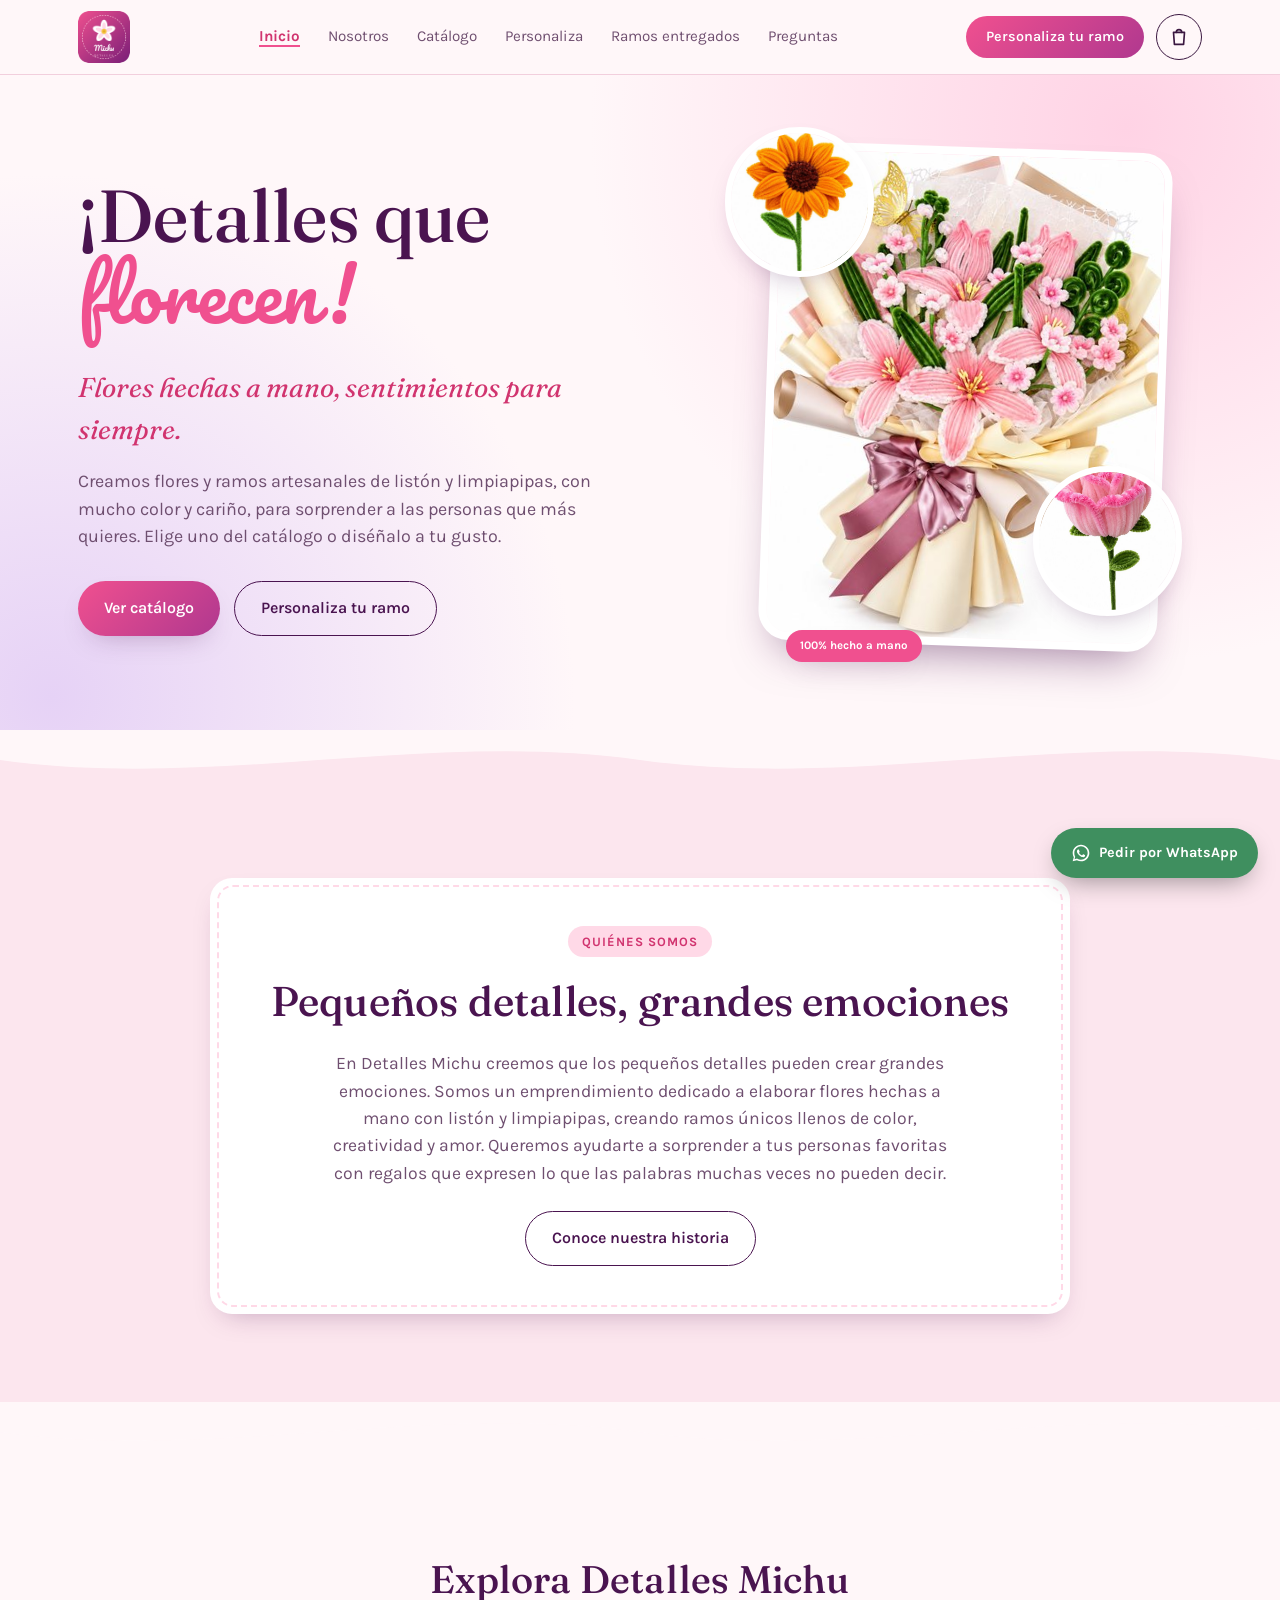
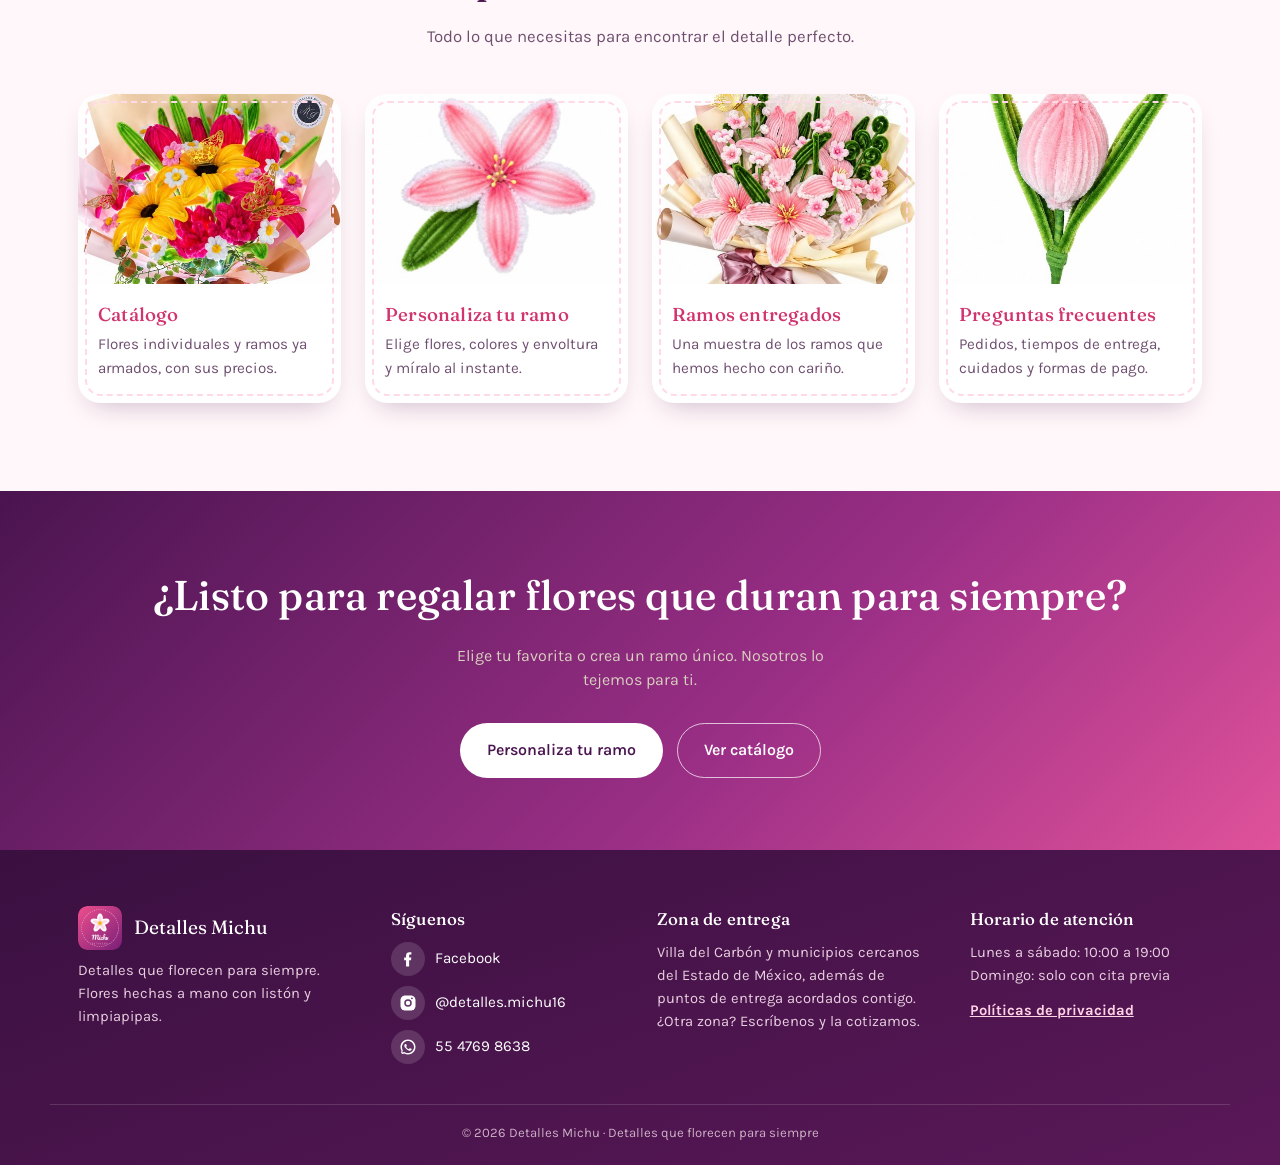
==== index.html @ 6b20503d "Tienda en línea Detalles Michu" ====
<!DOCTYPE html>
<html lang="es">
<head>
<meta charset="UTF-8">
<meta name="viewport" content="width=device-width, initial-scale=1.0, viewport-fit=cover">
<title>¡Detalles que florecen! — Detalles Michu</title>
<meta name="description" content="Flores hechas a mano, sentimientos para siempre. Ramos artesanales de listón y limpiapipas.">
<meta name="theme-color" content="#FFF7F9">
<link rel="preconnect" href="https://fonts.googleapis.com">
<link href="https://fonts.googleapis.com/css2?family=Fraunces:ital,opsz,wght@0,9..144,400;0,9..144,500;0,9..144,600;1,9..144,500&family=Karla:wght@400;500;600;700&family=Pacifico&display=swap" rel="stylesheet">
<link rel="icon" type="image/png" href="img/logo.png">
<link rel="stylesheet" href="css/styles.css?v=4">
</head>
<body>
<nav class="nav">
  <div class="wrap">
    <a href="index.html" class="brand"><img src="img/logo.png" alt="Detalles Michu — Ameli González" class="brand-logo"></a>
    <ul class="nav-links">
      <li><a href="index.html">Inicio</a></li>
      <li><a href="nosotros.html">Nosotros</a></li>
      <li><a href="catalogo.html">Catálogo</a></li>
      <li><a href="personaliza.html">Personaliza</a></li>
      <li><a href="galeria.html">Ramos entregados</a></li>
      <li><a href="preguntas.html">Preguntas</a></li>
    </ul>
    <div class="nav-right">
      <a href="personaliza.html" class="nav-cta">Personaliza tu ramo</a>
      <button class="cart-btn" type="button" data-act="open-drawer" aria-label="Abrir carrito">
        <svg viewBox="0 0 24 24" fill="none" stroke="currentColor" stroke-width="1.8" stroke-linecap="round" stroke-linejoin="round"><path d="M6 7h12l-1 13H7L6 7z"/><path d="M9 7a3 3 0 0 1 6 0"/></svg>
        <span class="cart-badge" id="cartBadge" hidden>0</span>
      </button>
      <button class="nav-toggle" type="button" data-act="menu" aria-label="Menú" aria-expanded="false"><svg viewBox="0 0 24 24" fill="none" stroke="currentColor" stroke-width="2" stroke-linecap="round"><path d="M4 7h16M4 12h16M4 17h16"/></svg></button>
    </div>
  </div>
</nav>
<main id="site">
<header class="hero" id="inicio">
  <div class="wrap">
    <div class="hero-copy">
      <h1>¡Detalles que <span class="script">florecen!</span></h1>
      <p class="hero-sub">Flores hechas a mano, sentimientos para siempre.</p>
      <p class="lead">Creamos flores y ramos artesanales de listón y limpiapipas, con mucho color y cariño, para sorprender a las personas que más quieres. Elige uno del catálogo o diséñalo a tu gusto.</p>
      <div class="hero-actions">
        <a href="catalogo.html" class="btn btn-primary">Ver catálogo</a>
        <a href="personaliza.html" class="btn btn-secondary">Personaliza tu ramo</a>
      </div>
    </div>
    <div class="hero-art">
      <div class="collage">
        <img class="collage-main" data-photo="ramo_sandra" src="img/catalogo/ramo_sandra.jpg" alt="Ramo Sandra, hecho a mano por Detalles Michu">
        <img class="disc disc-a" data-photo="girasol" src="img/catalogo/girasol.jpg" alt="Girasol de limpiapipas">
        <img class="disc disc-b" data-photo="rosa" src="img/catalogo/rosa.jpg" alt="Rosa de limpiapipas">
        <span class="hero-photo-tag">100% hecho a mano</span>
      </div>
    </div>
  </div>
</header>
<div class="divider"><svg viewBox="0 0 1440 60" preserveAspectRatio="none"><path d="M0,30 C 240,60 480,0 720,30 C 960,60 1200,0 1440,30 L1440,60 L0,60 Z" fill="#FCE6EE"></path></svg></div>
<section class="about-bg" id="quienes-somos">
  <div class="wrap">
    <div class="about-big stamp">
      <span class="eyebrow">Quiénes somos</span>
      <h2>Pequeños detalles, grandes emociones</h2>
      <p>En Detalles Michu creemos que los pequeños detalles pueden crear grandes emociones. Somos un emprendimiento dedicado a elaborar flores hechas a mano con listón y limpiapipas, creando ramos únicos llenos de color, creatividad y amor. Queremos ayudarte a sorprender a tus personas favoritas con regalos que expresen lo que las palabras muchas veces no pueden decir.</p>
      <a href="nosotros.html" class="btn btn-secondary">Conoce nuestra historia</a>
    </div>
  </div>
</section>
<div class="divider"><svg viewBox="0 0 1440 60" preserveAspectRatio="none"><path d="M0,30 C 240,60 480,0 720,30 C 960,60 1200,0 1440,30 L1440,60 L0,60 Z" fill="#FFF7F9"></path></svg></div>
<section>
  <div class="wrap">
    <div class="section-head center" style="margin-left:auto;margin-right:auto"><h2>Explora Detalles Michu</h2><p>Todo lo que necesitas para encontrar el detalle perfecto.</p></div>
    <div class="explore">
      <a class="xcard stamp" href="catalogo.html"><img data-photo="ramo_mel" src="img/catalogo/ramo_mel.jpg" alt="" loading="lazy"><div><h3>Catálogo</h3><p>Flores individuales y ramos ya armados, con sus precios.</p></div></a>
      <a class="xcard stamp" href="personaliza.html"><img data-photo="lili" src="img/catalogo/lili.jpg" alt="" loading="lazy"><div><h3>Personaliza tu ramo</h3><p>Elige flores, colores y envoltura y míralo al instante.</p></div></a>
      <a class="xcard stamp" href="galeria.html"><img src="img/ramo-3.jpg" alt="" loading="lazy"><div><h3>Ramos entregados</h3><p>Una muestra de los ramos que hemos hecho con cariño.</p></div></a>
      <a class="xcard stamp" href="preguntas.html"><img data-photo="tulipan" src="img/catalogo/tulipan.jpg" alt="" loading="lazy"><div><h3>Preguntas frecuentes</h3><p>Pedidos, tiempos de entrega, cuidados y formas de pago.</p></div></a>
    </div>
  </div>
</section>
<section class="cta-band"><div class="wrap"><h2>¿Listo para regalar flores que duran para siempre?</h2><p>Elige tu favorita o crea un ramo único. Nosotros lo tejemos para ti.</p>
  <div class="hero-actions"><a href="personaliza.html" class="btn btn-light">Personaliza tu ramo</a><a href="catalogo.html" class="btn btn-outline-light">Ver catálogo</a></div></div></section>
</main>
<section class="screen" id="screen" hidden></section>

<footer class="site-footer">
  <div class="wrap foot-grid">
    <div class="foot-col foot-brand">
      <div class="brand-foot"><img src="img/logo.png" alt="Detalles Michu — Ameli González" class="footer-logo">Detalles Michu</div>
      <p>Detalles que florecen para siempre. Flores hechas a mano con listón y limpiapipas.</p>
    </div>
    <div class="foot-col">
      <h4>Síguenos</h4>
      <div class="social">
        <a href="https://www.facebook.com/share/1CAtvudsuW/" target="_blank" rel="noopener" aria-label="Facebook de Detalles Michu"><svg viewBox="0 0 24 24" fill="currentColor"><path d="M13.5 22v-8.5H16l.4-3.5h-2.9V7.8c0-1 .3-1.7 1.8-1.7H16.5V3.1C16.1 3 15 2.9 13.8 2.9c-2.6 0-4.4 1.6-4.4 4.5v2.6H6.9v3.5h2.5V22h4.1z"/></svg><span>Facebook</span></a>
        <a href="https://www.instagram.com/detalles.michu16" target="_blank" rel="noopener" aria-label="Instagram de Detalles Michu"><svg viewBox="0 0 24 24" fill="currentColor"><path d="M7.5 2C4.5 2 2 4.5 2 7.5v9C2 19.5 4.5 22 7.5 22h9c3 0 5.5-2.5 5.5-5.5v-9C22 4.5 19.5 2 16.5 2h-9zm9.75 2.5a1.25 1.25 0 1 1 0 2.5 1.25 1.25 0 0 1 0-2.5zM12 7a5 5 0 1 1 0 10 5 5 0 0 1 0-10zm0 2a3 3 0 1 0 0 6 3 3 0 0 0 0-6z"/></svg><span>@detalles.michu16</span></a>
        <a href="https://wa.me/525547698638" target="_blank" rel="noopener" aria-label="WhatsApp de Detalles Michu"><svg viewBox="0 0 24 24" fill="currentColor"><path d="M12 2C6.48 2 2 6.48 2 12c0 1.85.5 3.58 1.36 5.07L2 22l5.09-1.33A9.94 9.94 0 0 0 12 22c5.52 0 10-4.48 10-10S17.52 2 12 2zm0 18c-1.6 0-3.1-.42-4.4-1.16l-.32-.18-3.02.79.8-2.94-.2-.3A7.94 7.94 0 0 1 4 12c0-4.41 3.59-8 8-8s8 3.59 8 8-3.59 8-8 8zm4.4-5.6c-.24-.12-1.42-.7-1.64-.78-.22-.08-.38-.12-.54.12-.16.24-.62.78-.76.94-.14.16-.28.18-.52.06-.24-.12-1.02-.38-1.94-1.2-.72-.64-1.2-1.44-1.34-1.68-.14-.24-.02-.37.1-.49.11-.11.24-.28.36-.42.12-.14.16-.24.24-.4.08-.16.04-.3-.02-.42-.06-.12-.54-1.3-.74-1.78-.2-.47-.4-.4-.54-.41h-.46c-.16 0-.42.06-.64.3-.22.24-.84.82-.84 2s.86 2.32.98 2.48c.12.16 1.7 2.6 4.12 3.64.58.25 1.02.4 1.38.51.58.18 1.1.16 1.52.1.46-.07 1.42-.58 1.62-1.14.2-.56.2-1.04.14-1.14-.06-.1-.22-.16-.46-.28z"/></svg><span>55 4769 8638</span></a>
      </div>
    </div>
    <div class="foot-col">
      <h4>Zona de entrega</h4>
      <p>Villa del Carbón y municipios cercanos del Estado de México, además de puntos de entrega acordados contigo. ¿Otra zona? Escríbenos y la cotizamos.</p>
    </div>
    <div class="foot-col">
      <h4>Horario de atención</h4>
      <p>Lunes a sábado: 10:00 a 19:00<br>Domingo: solo con cita previa</p>
      <p class="foot-links"><a href="privacidad.html">Políticas de privacidad</a></p>
    </div>
  </div>
  <div class="wrap foot-bottom">© <span id="year"></span> Detalles Michu · Detalles que florecen para siempre</div>
</footer>

<a class="float-wa" id="floatWa" href="https://wa.me/525547698638?text=Hola%2C%20quisiera%20informaci%C3%B3n%20sobre%20sus%20flores." target="_blank" rel="noopener">
  <svg viewBox="0 0 24 24" fill="currentColor"><path d="M12 2C6.48 2 2 6.48 2 12c0 1.85.5 3.58 1.36 5.07L2 22l5.09-1.33A9.94 9.94 0 0 0 12 22c5.52 0 10-4.48 10-10S17.52 2 12 2zm0 18c-1.6 0-3.1-.42-4.4-1.16l-.32-.18-3.02.79.8-2.94-.2-.3A7.94 7.94 0 0 1 4 12c0-4.41 3.59-8 8-8s8 3.59 8 8-3.59 8-8 8zm4.4-5.6c-.24-.12-1.42-.7-1.64-.78-.22-.08-.38-.12-.54.12-.16.24-.62.78-.76.94-.14.16-.28.18-.52.06-.24-.12-1.02-.38-1.94-1.2-.72-.64-1.2-1.44-1.34-1.68-.14-.24-.02-.37.1-.49.11-.11.24-.28.36-.42.12-.14.16-.24.24-.4.08-.16.04-.3-.02-.42-.06-.12-.54-1.3-.74-1.78-.2-.47-.4-.4-.54-.41h-.46c-.16 0-.42.06-.64.3-.22.24-.84.82-.84 2s.86 2.32.98 2.48c.12.16 1.7 2.6 4.12 3.64.58.25 1.02.4 1.38.51.58.18 1.1.16 1.52.1.46-.07 1.42-.58 1.62-1.14.2-.56.2-1.04.14-1.14-.06-.1-.22-.16-.46-.28z"/></svg><span>Pedir por WhatsApp</span>
</a>

<!-- ============ TIENDA: modal de producto, carrito lateral, aviso ============ -->
<div class="modal" id="pm" hidden role="dialog" aria-modal="true" aria-labelledby="pmTitle">
  <div class="modal-card">
    <button class="modal-x" type="button" data-act="pm-close" aria-label="Cerrar">×</button>
    <div class="modal-media" id="pmMedia"></div>
    <div class="modal-body">
      <span class="pm-tag" id="pmTag"></span>
      <h2 id="pmTitle"></h2>
      <div class="pm-price" id="pmPrice"></div>
      <p id="pmDesc"></p>
      <dl class="specs" id="pmSpecs"></dl>
      <div class="field"><label>Color: <strong id="pmColorName"></strong></label><div class="sw-row" id="pmSw"></div></div>
      <p class="pm-note">La foto es de referencia: elige el color que quieras y lo tejemos para ti. Cuidado: límpiala con una brocha suave y evita la humedad.</p>
      <div class="pm-buy">
        <div class="qty-control">
          <button type="button" class="qty-btn" data-act="pm-dec" aria-label="Reducir cantidad">−</button>
          <span class="qty-value" id="pmQty">1</span>
          <button type="button" class="qty-btn" data-act="pm-inc" aria-label="Aumentar cantidad">+</button>
        </div>
        <button class="btn btn-primary" data-act="pm-add" type="button">Agregar al carrito · <span id="pmAddTotal"></span></button>
      </div>
      <button class="link-btn" data-act="pm-ramo" type="button">o sumarla a mi ramo personalizado →</button>
    </div>
  </div>
</div>
<div class="scrim" id="scrim" hidden data-act="close-drawer"></div>
<aside class="drawer" id="drawer" aria-hidden="true" aria-label="Carrito de compras">
  <div class="drawer-head"><h3>Tu carrito</h3><button id="drawerClose" class="modal-x static" type="button" data-act="close-drawer" aria-label="Cerrar carrito">×</button></div>
  <div class="drawer-body" id="drawerBody"></div>
  <div class="drawer-foot" id="drawerFoot" hidden>
    <div class="summary-row" style="border:none;padding:0"><span>Subtotal</span><strong id="drawerSub"></strong></div>
    <p class="ship-note" id="drawerShip"></p>
    <button class="btn btn-primary btn-block" data-act="checkout" type="button">Ir a pagar</button>
    <button class="btn btn-secondary btn-block" data-act="cart" type="button" style="margin-top:10px">Ver carrito completo</button>
  </div>
</aside>
<div class="toast" id="toast" role="status" aria-live="polite"></div>

<script src="js/app.js?v=4" defer></script>
</body>
</html>
---- css/styles.css ----
:root{
  --paper:#F8F2E7;
  --paper-dark:#EDE1CB;
  --ink:#3B2A2E;
  --ink-soft:#6B5A5A;
  --sage:#7C9473;
  --sage-dark:#5C7452;
  --rose:#D98A9B;
  --rose-dark:#C06B7E;
  --amber:#CE9A44;
  --lavender:#B79FCB;
  --cream-card:#FFFDF8;
  --line:#E0D2B8;
  --brand-black:#141414;
  --brand-black-soft:#2A2A2A;
  --font-display:'Fraunces', serif;
  --font-body:'Karla', sans-serif;
  --radius:14px;
  --shadow:0 8px 24px -12px rgba(59,42,46,0.25);
}
*{box-sizing:border-box;}
html{scroll-behavior:smooth;}
body{
  margin:0;
  font-family:var(--font-body);
  background:var(--paper);
  color:var(--ink);
  line-height:1.55;
  -webkit-font-smoothing:antialiased;
}
h1,h2,h3,h4{
  font-family:var(--font-display);
  font-weight:500;
  margin:0 0 .4em 0;
  color:var(--ink);
  letter-spacing:.2px;
}
p{margin:0 0 1em 0;}
a{color:inherit;}
button{font-family:var(--font-body);cursor:pointer;}
img{max-width:100%;display:block;}
.wrap{max-width:1180px;margin:0 auto;padding:0 28px;}
section{padding:88px 0;}
@media(max-width:720px){section{padding:56px 0;} .wrap{padding:0 20px;}}

/* focus visibility */
a:focus-visible,button:focus-visible,select:focus-visible,input:focus-visible{
  outline:2px solid var(--sage-dark);
  outline-offset:2px;
}
@media (prefers-reduced-motion: reduce){
  *{animation:none !important; transition:none !important;}
}

/* ---------- NAV ---------- */
.nav{
  position:sticky; top:0; z-index:40;
  background:rgba(248,242,231,0.92);
  backdrop-filter:blur(6px);
  border-bottom:1px solid var(--line);
}
.nav .wrap{display:flex;align-items:center;justify-content:space-between;height:74px;}
.brand{display:flex;align-items:center;gap:10px;text-decoration:none;}
.brand-logo{width:52px;height:52px;border-radius:10px;display:block;}
.nav-links{display:flex;gap:28px;list-style:none;margin:0;padding:0;font-size:.95rem;}
.nav-links a{text-decoration:none;color:var(--ink-soft);transition:color .2s ease;}
.nav-links a:hover{color:var(--rose-dark);}
.nav-cta{
  background:var(--brand-black);color:#fff;border:none;border-radius:999px;
  padding:10px 20px;font-size:.9rem;font-weight:600;text-decoration:none;
  transition:background .18s ease;
}
.nav-cta:hover{background:var(--brand-black-soft);}
.nav-toggle{display:none;background:none;border:none;padding:8px;}
.nav-toggle svg{width:26px;height:26px;}
@media(max-width:820px){
  .nav-links{display:none;}
  .nav-toggle{display:block;}
}

/* ---------- HERO ---------- */
.hero{padding-top:64px;padding-bottom:40px;overflow:hidden;}
.hero .wrap{display:grid;grid-template-columns:1.05fr 0.95fr;gap:40px;align-items:center;}
@media(max-width:900px){.hero .wrap{grid-template-columns:1fr;} .hero{padding-top:40px;}}
.hero-eyebrow{color:var(--rose-dark);font-family:var(--font-display);font-style:italic;font-size:1.05rem;margin-bottom:10px;}
.hero h1{font-size:clamp(2.3rem,5vw,3.6rem);line-height:1.08;max-width:11.5ch;}
.hero p.lead{font-size:1.12rem;color:var(--ink-soft);max-width:44ch;margin-top:18px;}
.hero-actions{display:flex;gap:14px;flex-wrap:wrap;margin-top:30px;}
.btn{
  display:inline-flex;align-items:center;gap:8px;
  border-radius:999px;padding:14px 26px;font-size:1rem;font-weight:600;
  border:1.5px solid transparent;text-decoration:none;transition:transform .18s ease, box-shadow .18s ease;
}
.btn:hover{transform:translateY(-2px);}
.btn-primary{background:var(--brand-black);color:#fff;box-shadow:var(--shadow);}
.btn-primary:hover{background:var(--brand-black-soft);}
.btn-secondary{background:transparent;color:var(--ink);border-color:var(--ink);}
.btn-secondary:hover{background:var(--ink);color:var(--paper);}
.btn-whatsapp{background:#3f8f5f;color:#fff;}
.btn-whatsapp:hover{background:#357a51;}
.btn-block{width:100%;justify-content:center;}
.hero-art{position:relative;display:flex;justify-content:center;align-items:center;}
.hero-art svg{width:100%;max-width:420px;height:auto;}

/* ---------- DIVIDER ---------- */
.divider{line-height:0;}
.divider svg{width:100%;height:60px;display:block;}

/* ---------- SECTION HEADERS ---------- */
.section-head{max-width:56ch;margin-bottom:44px;}
.section-head h2{font-size:clamp(1.8rem,3vw,2.5rem);}
.section-head p{color:var(--ink-soft);font-size:1.05rem;}
.section-head.center{margin-left:auto;margin-right:auto;text-align:center;}

/* ---------- CATALOGO ---------- */
.catalog-bg{background:var(--paper-dark);}
.catalog-grid{
  display:grid;grid-template-columns:repeat(auto-fit,minmax(220px,1fr));gap:22px;
}
.flower-card{
  background:var(--cream-card);border-radius:var(--radius);padding:22px 20px 24px;
  box-shadow:var(--shadow);border:1px solid var(--line);
  display:flex;flex-direction:column;align-items:center;text-align:center;
  transition:transform .2s ease;
}
.flower-card:hover{transform:translateY(-4px);}
.flower-card .art{width:96px;height:96px;margin-bottom:10px;}
.flower-card h3{font-size:1.2rem;margin-bottom:4px;}
.flower-card .colors-line{color:var(--ink-soft);font-size:.88rem;margin-bottom:10px;}
.flower-card .price{font-family:var(--font-display);font-size:1.3rem;color:var(--rose-dark);margin-bottom:14px;}
.flower-card .swatches{display:flex;gap:6px;margin-bottom:14px;flex-wrap:wrap;justify-content:center;}
.swatch{width:16px;height:16px;border-radius:50%;border:1px solid rgba(0,0,0,0.15);}
.btn-add{
  background:none;border:1.5px solid var(--sage);color:var(--sage-dark);
  border-radius:999px;padding:9px 18px;font-weight:600;font-size:.9rem;
  transition:background .18s ease,color .18s ease;
}
.btn-add:hover{background:var(--sage);color:#fff;}

/* ---------- PERSONALIZADOR ---------- */
.builder-grid{display:grid;grid-template-columns:1.1fr 0.9fr;gap:36px;align-items:start;}
@media(max-width:900px){.builder-grid{grid-template-columns:1fr;}}
.panel{
  background:var(--cream-card);border:1px solid var(--line);border-radius:var(--radius);
  padding:26px 24px;box-shadow:var(--shadow);
}
.panel h3{font-size:1.15rem;margin-bottom:16px;}
.combo{
  border:1px dashed var(--line);border-radius:10px;padding:16px;margin-bottom:14px;
  display:grid;grid-template-columns:auto 1fr 1fr auto auto;gap:10px;align-items:end;
}
@media(max-width:640px){.combo{grid-template-columns:1fr 1fr;}}
@media(max-width:640px){.combo-thumb{display:none;}}
.field{display:flex;flex-direction:column;gap:5px;}
.field label{font-size:.78rem;color:var(--ink-soft);font-weight:600;}
select, input[type=text]{
  font-family:var(--font-body);font-size:.95rem;padding:10px 12px;
  border-radius:8px;border:1px solid var(--line);background:#fff;color:var(--ink);
}
.qty-control{display:flex;align-items:center;gap:8px;}
.qty-btn{
  width:32px;height:32px;border-radius:50%;border:1px solid var(--sage);
  background:#fff;color:var(--sage-dark);font-size:1.1rem;line-height:1;
  display:flex;align-items:center;justify-content:center;transition:background .15s ease;
}
.qty-btn:hover{background:var(--sage);color:#fff;}
.qty-value{min-width:22px;text-align:center;font-weight:700;}
.remove-combo{
  background:none;border:none;color:var(--rose-dark);font-size:.85rem;font-weight:600;
  align-self:center; padding:8px;
}
.remove-combo:hover{text-decoration:underline;}
.btn-ghost-add{
  background:none;border:1.5px dashed var(--sage);color:var(--sage-dark);
  border-radius:10px;padding:12px;width:100%;font-weight:600;font-size:.95rem;
  transition:background .18s ease;
}
.btn-ghost-add:hover{background:rgba(124,148,115,0.1);}

.wrap-options{display:grid;grid-template-columns:repeat(2,1fr);gap:10px;margin-top:6px;}
.wrap-option{
  border:1.5px solid var(--line);border-radius:10px;padding:12px;cursor:pointer;
  display:flex;align-items:center;gap:10px;font-size:.88rem;transition:border-color .15s ease, background .15s ease;
}
.wrap-option input{margin:0;}
.wrap-option.selected{border-color:var(--sage);background:rgba(124,148,115,0.08);}
.wrap-swatch{width:20px;height:20px;border-radius:5px;border:1px solid rgba(0,0,0,.12);flex-shrink:0;}
.wrap-name{flex:1;}
.wrap-price{color:var(--ink-soft);}

.dedication-field textarea{
  width:100%;font-family:var(--font-body);font-size:.95rem;padding:12px;border-radius:10px;
  border:1px solid var(--line);resize:vertical;min-height:70px;background:#fff;color:var(--ink);
}

/* preview panel */
.preview-panel{position:sticky;top:96px;}
@media(max-width:900px){.preview-panel{position:static;}}
.bouquet-stage{
  position:relative;height:320px;border-radius:var(--radius);
  background:linear-gradient(180deg,#F3ECDD 0%, #EFE6D2 100%);
  overflow:hidden;display:flex;align-items:flex-end;justify-content:center;
  border:1px solid var(--line);
}
.bouquet-wrap-shape{position:absolute;bottom:0;left:50%;transform:translateX(-50%);width:220px;height:170px;z-index:1;}
.bouquet-flowers{position:absolute;bottom:120px;left:50%;transform:translateX(-50%);width:280px;height:200px;z-index:2;}
.bouquet-flowers .fl{position:absolute;width:52px;height:52px;}
.bouquet-empty{color:var(--ink-soft);font-size:.9rem;text-align:center;padding:20px;z-index:2;}

.summary-box{margin-top:22px;}
.summary-box h3{font-size:1.1rem;}
.summary-rows{border-top:1px solid var(--line);margin-top:10px;}
.summary-row{
  display:flex;justify-content:space-between;gap:10px;font-size:.92rem;
  padding:9px 0;border-bottom:1px dashed var(--line);color:var(--ink-soft);
}
.summary-row.total{
  border-bottom:none;border-top:2px solid var(--ink);margin-top:6px;padding-top:14px;
  font-family:var(--font-display);font-size:1.35rem;color:var(--ink);
}
.summary-row.total .amt{color:var(--rose-dark);}
.summary-empty{color:var(--ink-soft);font-size:.9rem;padding:10px 0;}

.order-actions{display:flex;flex-direction:column;gap:12px;margin-top:18px;}

/* ---------- GALERIA ---------- */
.gallery-grid{display:grid;grid-template-columns:repeat(auto-fit,minmax(210px,1fr));gap:18px;}
.gallery-item{
  aspect-ratio:4/5;border-radius:var(--radius);overflow:hidden;position:relative;
  background:linear-gradient(135deg,var(--paper-dark),#E3D5B8);
  display:flex;align-items:center;justify-content:center;box-shadow:var(--shadow);
}
.gallery-item .placeholder-tag{
  position:absolute;bottom:10px;left:10px;right:10px;
  background:rgba(59,42,46,0.72);color:#fff;font-size:.72rem;padding:6px 10px;border-radius:6px;
  font-weight:600;letter-spacing:.2px;
}
.gallery-item svg{width:50%;height:50%;opacity:.55;}

/* ---------- SOBRE NOSOTROS ---------- */
.about-bg{background:var(--paper-dark);}
.about-grid{display:grid;grid-template-columns:0.85fr 1.15fr;gap:44px;align-items:center;}
@media(max-width:880px){.about-grid{grid-template-columns:1fr;}}
.about-art{display:flex;justify-content:center;}
.about-art svg{width:100%;max-width:320px;}
.about-text p{color:var(--ink-soft);font-size:1.05rem;}

/* ---------- CONTACTO ---------- */
.contact-grid{display:grid;grid-template-columns:repeat(auto-fit,minmax(220px,1fr));gap:26px;}
.contact-card{
  background:var(--cream-card);border:1px solid var(--line);border-radius:var(--radius);
  padding:22px;box-shadow:var(--shadow);
}
.contact-card h4{font-size:1rem;color:var(--rose-dark);margin-bottom:8px;}
.contact-card p{color:var(--ink-soft);font-size:.95rem;margin-bottom:0;}
.contact-card .icon{width:26px;height:26px;color:var(--sage-dark);margin-bottom:10px;}

/* ---------- FOOTER ---------- */
footer{background:var(--ink);color:#EFE6D2;padding:40px 0;}
footer .wrap{display:flex;justify-content:space-between;align-items:center;flex-wrap:wrap;gap:14px;}
footer .brand-foot{font-family:var(--font-display);font-size:1.2rem;color:#fff;display:flex;align-items:center;gap:12px;}
footer .footer-logo{width:44px;height:44px;border-radius:9px;display:block;}
footer .foot-note{font-size:.82rem;color:#C9B9A8;}

/* whatsapp floating button */
.float-wa{
  position:fixed;bottom:22px;right:22px;z-index:50;
  background:#3f8f5f;color:#fff;border-radius:999px;padding:14px 20px;
  display:flex;align-items:center;gap:8px;box-shadow:0 10px 26px -8px rgba(0,0,0,0.4);
  text-decoration:none;font-weight:700;font-size:.9rem;
}
.float-wa svg{width:20px;height:20px;}
@media(max-width:600px){.float-wa span{display:none;} .float-wa{padding:14px;}}

/* ---- fotos reales del producto (agregado) ---- */
.flower-card .art{border-radius:12px;overflow:hidden;box-shadow:0 4px 10px -4px rgba(59,42,46,.3);}
.flower-card .art img{width:100%;height:100%;object-fit:cover;display:block;}

.hero-photo-frame{position:relative;width:100%;max-width:400px;}
.hero-photo-frame img{width:100%;height:auto;border-radius:18px;box-shadow:0 22px 40px -18px rgba(59,42,46,.45);transform:rotate(-2deg);border:6px solid #fff;display:block;}
.hero-photo-tag{position:absolute;bottom:-14px;right:10px;background:var(--sage);color:#fff;font-size:.72rem;font-weight:700;padding:7px 14px;border-radius:999px;box-shadow:var(--shadow);white-space:nowrap;}
@media(max-width:900px){.hero-photo-frame{max-width:320px;margin:0 auto;}}

.about-photo-frame{display:flex;justify-content:center;}
.about-photo-frame img{width:100%;max-width:300px;border-radius:16px;box-shadow:var(--shadow);border:6px solid #fff;transform:rotate(1.5deg);display:block;}

.combo-thumb{width:44px;height:44px;border-radius:8px;overflow:hidden;flex-shrink:0;box-shadow:0 2px 6px -2px rgba(0,0,0,.3);align-self:end;margin-bottom:2px;}
.combo-thumb img{width:100%;height:100%;object-fit:cover;display:block;}

.gallery-item img{width:100%;height:100%;object-fit:cover;display:block;}
.gallery-caption{position:absolute;bottom:10px;left:10px;right:10px;background:rgba(59,42,46,0.72);color:#fff;font-size:.78rem;padding:6px 10px;border-radius:6px;font-weight:600;}

/* =====================================================================
   TIENDA: modal de producto, carrito, pago, FAQ (agregado)
   ===================================================================== */
[hidden]{display:none !important;}
.nav-right{display:flex;align-items:center;gap:12px;}
.cart-btn{position:relative;background:none;border:1.5px solid var(--ink);color:var(--ink);border-radius:999px;width:46px;height:46px;display:flex;align-items:center;justify-content:center;transition:background .18s,color .18s;}
.cart-btn:hover{background:var(--ink);color:var(--paper);}
.cart-btn svg{width:22px;height:22px;}
.cart-badge{position:absolute;top:-6px;right:-6px;min-width:20px;height:20px;padding:0 5px;border-radius:999px;background:var(--rose-dark);color:#fff;font-size:.72rem;font-weight:700;display:flex;align-items:center;justify-content:center;}
.nav{position:sticky;}
@media(max-width:820px){
  .nav-cta{display:none;}
  .nav-links.open{display:flex;flex-direction:column;gap:16px;position:absolute;top:74px;left:0;right:0;background:var(--paper);padding:22px 28px;border-bottom:1px solid var(--line);box-shadow:var(--shadow);}
}
.btn-view{background:none;border:1.5px solid var(--sage);color:var(--sage-dark);border-radius:999px;padding:9px 18px;font-weight:600;font-size:.9rem;transition:background .18s,color .18s;}
.flower-card{cursor:pointer;}
.flower-card:hover .btn-view{background:var(--sage);color:#fff;}
button.wrap-option{background:none;text-align:left;font-family:inherit;color:inherit;width:100%;}
.link-btn{background:none;border:none;color:var(--rose-dark);font-weight:600;font-size:.92rem;padding:10px 0;text-decoration:underline;text-underline-offset:3px;}
.rv{opacity:0;transform:translateY(14px);transition:opacity .6s ease,transform .6s ease;}
.rv.in{opacity:1;transform:none;}
.flower-card.rv.in{transition:transform .2s ease,opacity .6s ease;}

/* modal */
.modal{position:fixed;inset:0;z-index:70;background:rgba(59,42,46,.55);backdrop-filter:blur(3px);display:flex;align-items:center;justify-content:center;padding:20px;animation:fade .2s ease;}
.modal-card{background:var(--cream-card);border-radius:20px;max-width:900px;width:100%;max-height:92vh;overflow:auto;display:grid;grid-template-columns:.9fr 1.1fr;position:relative;box-shadow:0 30px 60px -20px rgba(0,0,0,.45);animation:pop .25s ease;}
.modal-media{position:relative;background:linear-gradient(135deg,var(--paper-dark),#E3D5B8);display:flex;align-items:center;justify-content:center;padding:32px;}
.modal-media img{width:100%;max-width:310px;aspect-ratio:1;object-fit:cover;border-radius:16px;border:6px solid #fff;box-shadow:var(--shadow);transform:rotate(-2deg);}
.pm-chip{position:absolute;right:18px;bottom:18px;width:66px;height:66px;background:#fff;border-radius:50%;box-shadow:var(--shadow);display:flex;align-items:center;justify-content:center;}
.pm-chip svg{width:54px;height:54px;}
.modal-body{padding:34px 32px;}
.modal-x{position:absolute;top:12px;right:12px;z-index:2;width:40px;height:40px;border-radius:50%;border:none;background:#fff;font-size:1.5rem;line-height:1;box-shadow:var(--shadow);color:var(--ink);}
.modal-x.static{position:static;}
.pm-tag{display:inline-block;background:var(--sage);color:#fff;font-size:.72rem;font-weight:700;padding:5px 12px;border-radius:999px;margin-bottom:10px;}
.modal-body h2{font-size:2rem;margin-bottom:2px;}
.pm-price{font-family:var(--font-display);font-size:1.4rem;color:var(--rose-dark);margin-bottom:12px;}
.specs{display:grid;grid-template-columns:1fr 1fr;gap:10px 18px;margin:16px 0 20px;padding:14px 0;border-top:1px solid var(--line);border-bottom:1px solid var(--line);}
.specs dt{font-size:.74rem;font-weight:700;color:var(--ink-soft);text-transform:uppercase;letter-spacing:.5px;}
.specs dd{margin:0;font-size:.92rem;}
.sw-row{display:flex;gap:10px;flex-wrap:wrap;margin-top:6px;}
.sw{width:34px;height:34px;border-radius:50%;border:2px solid #fff;box-shadow:0 0 0 1px rgba(0,0,0,.22);cursor:pointer;transition:transform .15s;}
.sw:hover{transform:scale(1.1);}
.sw[aria-pressed="true"]{box-shadow:0 0 0 3px var(--sage-dark);}
.pm-note{font-size:.82rem;color:var(--ink-soft);margin:14px 0;}
.pm-buy{display:flex;align-items:center;gap:16px;flex-wrap:wrap;}
@media(max-width:720px){.modal-card{grid-template-columns:1fr;}.modal-media{padding:24px;}.modal-body{padding:24px 22px;}.modal-body h2{font-size:1.6rem;}}
@keyframes fade{from{opacity:0;}}
@keyframes pop{from{opacity:0;transform:translateY(14px) scale(.98);}}

/* carrito lateral */
.scrim{position:fixed;inset:0;background:rgba(59,42,46,.45);z-index:60;animation:fade .2s;}
.drawer{position:fixed;top:0;right:0;bottom:0;width:min(420px,100%);background:var(--paper);z-index:65;display:flex;flex-direction:column;box-shadow:-20px 0 40px -20px rgba(0,0,0,.35);transform:translateX(100%);visibility:hidden;transition:transform .3s ease,visibility 0s .3s;}
.drawer.open{transform:none;visibility:visible;transition:transform .3s ease,visibility 0s;}
.drawer-head{display:flex;justify-content:space-between;align-items:center;padding:20px 24px;border-bottom:1px solid var(--line);}
.drawer-head h3{margin:0;font-size:1.3rem;}
.drawer-body{flex:1;overflow:auto;padding:6px 24px;}
.drawer-foot{padding:18px 24px 24px;border-top:1px solid var(--line);background:var(--cream-card);}
.ci{display:grid;grid-template-columns:64px 1fr auto;gap:14px;padding:16px 0;border-bottom:1px dashed var(--line);align-items:start;}
.ci img{width:64px;height:64px;border-radius:10px;object-fit:cover;box-shadow:0 3px 8px -3px rgba(0,0,0,.3);}
.ci-sub{font-size:.82rem;color:var(--ink-soft);margin-top:2px;}
.ci-price{font-family:var(--font-display);color:var(--rose-dark);font-size:1.05rem;white-space:nowrap;}
.ci .qty-control{flex-wrap:wrap;}
.empty{text-align:center;padding:40px 20px;color:var(--ink-soft);}
.ship-note{font-size:.84rem;color:var(--ink-soft);margin:6px 0 14px;}

/* pantallas: carrito / pago / confirmación */
.screen{padding:48px 0 88px;min-height:70vh;}
.screen h2{font-size:clamp(1.8rem,3vw,2.4rem);margin-bottom:22px;}
.stepper{display:flex;gap:10px;list-style:none;margin:0 0 28px;padding:0;flex-wrap:wrap;}
.stepper li{display:flex;align-items:center;gap:8px;font-size:.88rem;color:var(--ink-soft);}
.stepper li span{width:26px;height:26px;border-radius:50%;border:1.5px solid var(--line);display:flex;align-items:center;justify-content:center;font-weight:700;font-size:.8rem;background:#fff;}
.stepper li.on{color:var(--ink);font-weight:700;}
.stepper li.on span{background:var(--brand-black);border-color:var(--brand-black);color:#fff;}
.stepper li.done span{background:var(--sage);border-color:var(--sage);color:#fff;}
.stepper li:not(:last-child)::after{content:"";width:28px;height:1.5px;background:var(--line);margin-left:6px;}
.co-grid{display:grid;grid-template-columns:1.3fr .7fr;gap:30px;align-items:start;}
.co-sum{position:sticky;top:96px;}
@media(max-width:900px){.co-grid{grid-template-columns:1fr;}.co-sum{position:static;}}
.fg{display:grid;grid-template-columns:1fr 1fr;gap:14px;}
.fg .full{grid-column:1/-1;}
@media(max-width:560px){.fg{grid-template-columns:1fr;}}
.screen input,.screen select,.screen textarea{font-family:var(--font-body);font-size:.95rem;padding:11px 12px;border-radius:8px;border:1px solid var(--line);background:#fff;color:var(--ink);width:100%;}
.screen textarea{resize:vertical;}
.invalid{border-color:var(--rose-dark) !important;background:#FFF5F6 !important;}
.alert{background:#FBE9EC;border:1px solid var(--rose);color:#7a2d3d;border-radius:10px;padding:12px 16px;font-size:.9rem;margin-bottom:18px;}
.alert ul{margin:6px 0 0;padding-left:18px;}
.notice{background:rgba(206,154,68,.14);border:1px solid var(--amber);border-radius:10px;padding:12px 14px;font-size:.85rem;margin-bottom:16px;}
.pay-panel{margin-top:18px;padding:18px;border:1px dashed var(--line);border-radius:10px;}
.pay-panel dl{display:grid;grid-template-columns:auto 1fr;gap:6px 14px;margin:10px 0 0;font-size:.92rem;}
.pay-panel dt{color:var(--ink-soft);}.pay-panel dd{margin:0;font-weight:600;word-break:break-all;}
.co-actions{display:flex;justify-content:space-between;gap:12px;margin-top:22px;flex-wrap:wrap;}
.done{text-align:center;max-width:640px;margin:0 auto;}
.done .check{width:76px;height:76px;border-radius:50%;background:var(--sage);color:#fff;display:flex;align-items:center;justify-content:center;margin:0 auto 18px;font-size:2.2rem;}
.done .order-id{display:inline-block;background:var(--paper-dark);border-radius:999px;padding:6px 16px;font-weight:700;letter-spacing:1px;margin:6px 0 22px;}
.done .panel{text-align:left;margin-bottom:18px;}

/* FAQ + aviso */
.faq details{background:var(--cream-card);border:1px solid var(--line);border-radius:12px;padding:16px 20px;margin-bottom:12px;}
.faq summary{font-family:var(--font-display);font-size:1.08rem;cursor:pointer;list-style:none;display:flex;justify-content:space-between;gap:12px;}
.faq summary::-webkit-details-marker{display:none;}
.faq summary::after{content:"+";color:var(--rose-dark);font-size:1.4rem;line-height:1;}
.faq details[open] summary::after{content:"−";}
.faq details p{margin:12px 0 0;color:var(--ink-soft);}
.toast{position:fixed;left:50%;bottom:26px;transform:translate(-50%,20px);opacity:0;background:var(--ink);color:#fff;padding:12px 22px;border-radius:999px;z-index:90;font-size:.92rem;pointer-events:none;transition:opacity .25s,transform .25s;}
.toast.show{opacity:1;transform:translate(-50%,0);}

/* =====================================================================
   RESPONSIVO (agregado): se adapta de 320 px a pantallas grandes
   ===================================================================== */
html{-webkit-text-size-adjust:100%;text-size-adjust:100%;}
html,body{max-width:100%;}
body{overflow-x:clip;}
main,.screen,footer{overflow-x:clip;}
img,svg,video{max-width:100%;}
h1,h2,h3,h4,p,li,dd,dt,label,.summary-row span,.ci-sub{overflow-wrap:anywhere;}
.wrap{width:100%;}
.co-grid>*,.builder-grid>*,.hero .wrap>*,.about-grid>*,.fg>*,.combo>*,.modal-card>*,.ci>*{min-width:0;}
select,input,textarea{max-width:100%;min-width:0;}
.screen input[type="date"]{-webkit-appearance:none;appearance:none;min-height:44px;}
.float-wa{bottom:calc(22px + env(safe-area-inset-bottom,0px));right:calc(22px + env(safe-area-inset-right,0px));}
.drawer-foot{padding-bottom:calc(24px + env(safe-area-inset-bottom,0px));}
.modal-card{max-height:92vh;max-height:calc(100dvh - 24px);}
.toast{max-width:calc(100vw - 32px);text-align:center;}

/* pantallas muy grandes */
@media(min-width:1600px){.wrap{max-width:1320px;}}

/* laptops / tablets horizontales */
@media(max-width:1100px){
  .combo{grid-template-columns:1fr 1fr;}
  .combo-thumb{display:none;}
  .combo .remove-combo{justify-self:end;}
  .modal-card{grid-template-columns:1fr 1fr;}
}

/* tablets */
@media(max-width:900px){
  .nav .wrap{gap:10px;}
  .preview-panel{position:static;}
  .bouquet-stage{height:300px;}
  .hero-art{margin-top:8px;}
  .section-head{margin-bottom:32px;}
  .co-sum{order:-1;}
}

/* celulares */
@media(max-width:720px){
  .modal{padding:12px;align-items:flex-end;}
  .modal-card{grid-template-columns:1fr;border-radius:18px;}
  .modal-media{padding:20px 20px 28px;}
  .modal-media img{max-width:220px;}
  .specs{grid-template-columns:1fr 1fr;gap:8px 14px;}
  .pm-buy{flex-direction:column;align-items:stretch;}
  .pm-buy .btn{justify-content:center;width:100%;}
  .pm-buy .qty-control{justify-content:center;}
  .screen{padding:32px 0 72px;}
  .stepper{gap:6px;margin-bottom:20px;}
  .stepper li{font-size:.78rem;gap:5px;}
  .stepper li span{width:22px;height:22px;font-size:.72rem;}
  .stepper li:not(:last-child)::after{width:10px;margin-left:2px;}
  .co-actions{flex-direction:column-reverse;}
  .co-actions .btn{width:100%;justify-content:center;}
  .toast{bottom:84px;}
}

@media(max-width:600px){
  .panel{padding:20px 16px;}
  .hero{padding-top:32px;}
  .hero-actions .btn{flex:1 1 100%;justify-content:center;}
  .btn{padding:13px 20px;}
  .bouquet-stage{height:280px;}
  .bouquet-flowers,.bouquet-wrap-shape{scale:.86;transform-origin:bottom center;}
  .summary-row.total{font-size:1.2rem;}
  footer .wrap{flex-direction:column;text-align:center;}
  .gallery-grid{gap:12px;}
  .catalog-grid{gap:16px;}
}

@media(max-width:480px){
  .wrap{padding:0 16px;}
  .brand-logo{width:44px;height:44px;}
  .nav-right{gap:8px;}
  .cart-btn{width:42px;height:42px;}
  .wrap-options{grid-template-columns:1fr;}
  .combo{grid-template-columns:1fr;}
  .combo .qty-control{justify-content:space-between;}
  .combo .remove-combo{justify-self:start;padding-left:0;}
  .ci{grid-template-columns:56px 1fr;}
  .ci img{width:56px;height:56px;}
  .ci-price{grid-column:2;}
  .specs{grid-template-columns:1fr;}
  .pay-panel dl{grid-template-columns:1fr;}
  .done .check{width:62px;height:62px;font-size:1.8rem;}
  .stepper li{font-size:0;gap:0;}   /* solo números en pantallas muy chicas */
  .stepper li.on{font-size:.8rem;gap:5px;}
  .drawer{width:100%;}
}

/* móviles/tablets táctiles: botones fáciles de tocar y sin zoom al escribir */
@media(pointer:coarse){
  .qty-btn{width:40px;height:40px;}
  .sw{width:38px;height:38px;}
  .nav-links a,.link-btn,.remove-combo{padding-top:10px;padding-bottom:10px;}
}
@media(max-width:820px){input,select,textarea{font-size:16px !important;}}

/* pantallas horizontales bajitas */
@media(max-height:480px) and (orientation:landscape){
  section{padding:48px 0;}
  .modal-card{max-height:calc(100dvh - 16px);}
  .drawer-body{padding-top:0;}
}

/* =====================================================================
   v2 (agregado al final): arreglos del apartado "Personaliza tu ramo",
   enlace "Inicio" en el menú y estilos de la página inicio.html
   ===================================================================== */
html{scroll-padding-top:84px;}

/* nada se sale de su tarjeta */
.builder-grid{grid-template-columns:minmax(0,1.1fr) minmax(0,.9fr);}
@media(max-width:900px){.builder-grid{grid-template-columns:minmax(0,1fr);}}
.config-column,.preview-column{min-width:0;}
#comboList{container-type:inline-size;}
.combo select{width:100%;min-width:0;text-overflow:ellipsis;}
.combo{grid-template-columns:auto minmax(0,1fr) minmax(0,1fr);}
.combo-thumb{display:block;grid-row:1;}
.combo>.field:nth-of-type(3){grid-column:3;}
.combo>.field:nth-of-type(4){grid-column:1 / 3;}
.combo>.remove-combo{grid-column:3;justify-self:end;}
@container (min-width:600px){
  .combo{grid-template-columns:auto minmax(0,1fr) minmax(0,1fr) auto auto;}
  .combo>.field:nth-of-type(4){grid-column:auto;}
  .combo>.remove-combo{grid-column:auto;justify-self:auto;}
}
@container (max-width:420px){
  .combo{grid-template-columns:minmax(0,1fr) minmax(0,1fr);}
  .combo-thumb{display:none;}
  .combo>.field:nth-of-type(3){grid-column:auto;}
  .combo>.field:nth-of-type(4){grid-column:auto;}
  .combo>.remove-combo{grid-column:auto;}
}
@container (max-width:340px){
  .combo{grid-template-columns:minmax(0,1fr);}
}
.wrap-options{grid-template-columns:repeat(auto-fit,minmax(185px,1fr));}
.wrap-option,.wrap-name{min-width:0;}
.wrap-name,.wrap-price{overflow-wrap:normal;word-break:normal;}

/* vista previa: escala sola */
.bouquet-stage{height:auto;aspect-ratio:10/9;display:block;max-width:420px;margin:0 auto;}
.bouquet-stage>svg{display:block;width:100%;height:100%;}
.bouquet-note{text-align:center;font-size:.82rem;color:var(--ink-soft);margin:10px 0 0;}

/* menú con un enlace más */
@media(max-width:1000px){.nav-links{gap:18px;font-size:.9rem;}.nav-cta{padding:9px 14px;font-size:.85rem;}}
@media(max-width:820px){.nav-cta{display:none;}}

/* inicio.html */
.hero{overflow:visible;}
.values{display:grid;grid-template-columns:repeat(auto-fit,minmax(230px,1fr));gap:20px;margin-top:52px;}
.value{background:var(--cream-card);border:1px solid var(--line);border-radius:var(--radius);padding:22px;box-shadow:var(--shadow);}
.value h3{font-size:1.1rem;color:var(--rose-dark);margin-bottom:6px;}
.value p{margin:0;color:var(--ink-soft);font-size:.96rem;}
.steps{list-style:none;margin:0;padding:0;display:grid;grid-template-columns:repeat(auto-fit,minmax(220px,1fr));gap:26px;}
.steps li{border-top:2px solid var(--ink);padding-top:16px;}
.steps li span{display:inline-flex;width:30px;height:30px;border-radius:50%;background:var(--brand-black);color:#fff;font-weight:700;font-size:.85rem;align-items:center;justify-content:center;margin-bottom:10px;}
.steps h3{font-size:1.2rem;margin-bottom:4px;}
.steps p{margin:0;color:var(--ink-soft);font-size:.96rem;}
.cta-band{background:var(--brand-black);color:#fff;text-align:center;padding:72px 0;}
.cta-band h2{color:#fff;font-size:clamp(1.8rem,3.4vw,2.6rem);}
.cta-band p{color:#D9CFC0;max-width:42ch;margin:0 auto;}
.cta-band .hero-actions{justify-content:center;}
.btn-light{background:#fff;color:var(--brand-black);}
.btn-light:hover{background:var(--paper-dark);}
.btn-outline-light{border-color:rgba(255,255,255,.7);color:#fff;background:transparent;}
.btn-outline-light:hover{background:#fff;color:var(--brand-black);}
@media(max-width:600px){.cta-band{padding:56px 0;}.cta-band .hero-actions .btn{flex:1 1 100%;justify-content:center;}}

/* vista previa animada: las flores entran, se acomodan y salen suavemente */
.fl-item{transition:transform .45s ease,opacity .25s ease;}
.fl-item.leaving{opacity:0;}
.fl-pop{transform-box:fill-box;transform-origin:center;}
.fl-item.enter .fl-pop{animation:flpop .5s cubic-bezier(.3,1.5,.5,1) both;}
@keyframes flpop{from{opacity:0;transform:scale(.2);}}

/* encabezado de la tienda (más sencillo que el de inicio) */
.page-head{padding:48px 0 12px;}
.page-head h1{font-size:clamp(2rem,4.5vw,2.8rem);line-height:1.1;margin-bottom:8px;}
.page-head .lead{font-size:1.05rem;color:var(--ink-soft);max-width:52ch;margin:0;}

/* =====================================================================
   v3: NUEVO DISEÑO (colores de la marca: rosa fucsia + ciruela),
   páginas separadas, pie de página y tarjetas tipo "estampilla"
   ===================================================================== */
:root{
  --paper:#FFF7F9; --paper-dark:#FCE6EE; --ink:#3A1740; --ink-soft:#6F4F70;
  --rose:#F0508F; --rose-dark:#D1346F; --sage:#E0529A; --sage-dark:#B02A73;
  --line:#F2CFDD; --cream-card:#FFFFFF; --brand-black:#4A1450; --brand-black-soft:#6A2270;
  --pink-soft:#FFD9E7; --font-script:'Pacifico',cursive;
  --shadow:0 12px 28px -14px rgba(74,20,80,.35);
}
body{background:var(--paper);}
.nav{background:rgba(255,247,249,.94);border-bottom:1px solid var(--line);}
.nav-links a[aria-current="page"]{color:var(--rose-dark);font-weight:700;box-shadow:0 2px 0 var(--rose);}
.nav-cta,.btn-primary{background:linear-gradient(135deg,#F0508F,#B0388F);color:#fff;border:none;}
.nav-cta:hover,.btn-primary:hover{background:linear-gradient(135deg,#E03E80,#982C7E);}
.btn-secondary{color:var(--brand-black);border-color:var(--brand-black);}
.btn-secondary:hover{background:var(--brand-black);color:#fff;}
.btn-view{border-color:var(--rose);color:var(--rose-dark);}
.flower-card:hover .btn-view,.btn-view:hover{background:var(--rose);color:#fff;border-color:var(--rose);}
.section-head h2,.page-head h1{color:var(--brand-black);}
.script{font-family:var(--font-script);font-weight:400;color:var(--rose);}
.eyebrow{display:inline-block;background:var(--pink-soft);color:var(--rose-dark);font-weight:700;font-size:.8rem;letter-spacing:.08em;text-transform:uppercase;padding:6px 14px;border-radius:999px;margin-bottom:12px;}

/* tarjetas tipo estampilla */
.stamp,.flower-card,.prod-card{position:relative;background:#fff;border:none;border-radius:22px;box-shadow:var(--shadow);}
.stamp::after,.flower-card::after,.prod-card::after{content:"";position:absolute;inset:7px;border:2px dashed var(--pink-soft);border-radius:16px;pointer-events:none;}

/* inicio */
.hero{position:relative;padding:72px 0 64px;background:radial-gradient(circle at 88% 8%,#FFD3E5 0,transparent 42%),radial-gradient(circle at 4% 95%,#E6D2F6 0,transparent 38%);}
.hero h1{max-width:none;font-size:clamp(2.6rem,6.4vw,4.6rem);line-height:1.05;color:var(--brand-black);}
.hero-sub{font-family:var(--font-display);font-style:italic;font-size:clamp(1.2rem,2.6vw,1.7rem);color:var(--rose-dark);margin:12px 0 0;}
.hero p.lead{max-width:48ch;}
.collage{position:relative;width:100%;max-width:440px;margin:0 auto 20px;padding:0 0 0 8%;}
.collage-main{width:100%;aspect-ratio:4/5;object-fit:cover;border-radius:30px;border:8px solid #fff;box-shadow:0 26px 44px -20px rgba(74,20,80,.5);transform:rotate(2deg);background:#fff;}
.disc{position:absolute;width:34%;aspect-ratio:1;object-fit:cover;border-radius:50%;border:6px solid #fff;box-shadow:var(--shadow);background:#fff;}
.disc-a{top:-4%;left:0;} .disc-b{bottom:6%;right:-4%;}
.collage .hero-photo-tag{background:var(--rose);right:auto;left:14%;bottom:-16px;}
.about-big{max-width:860px;margin:0 auto;text-align:center;padding:48px 44px;}
.about-big h2{font-size:clamp(1.8rem,3.6vw,2.6rem);color:var(--brand-black);}
.about-big p{color:var(--ink-soft);font-size:1.1rem;max-width:62ch;margin:0 auto 24px;}
.explore{display:grid;grid-template-columns:repeat(auto-fit,minmax(230px,1fr));gap:24px;}
.xcard{display:block;text-decoration:none;overflow:hidden;transition:transform .2s ease;}
.xcard:hover{transform:translateY(-6px) rotate(-.6deg);}
.xcard img{width:100%;height:190px;object-fit:cover;object-position:center 25%;background:#fff;border-radius:22px 22px 0 0;}
.xcard div{padding:16px 20px 22px;}
.xcard h3{color:var(--rose-dark);margin-bottom:4px;} .xcard p{margin:0;color:var(--ink-soft);font-size:.95rem;}

/* encabezado de cada página */
.page-head{position:relative;text-align:center;padding:60px 0 84px;background:linear-gradient(135deg,#FFE0ED,#E9D8F7);}
.page-head h1{font-size:clamp(2.1rem,5vw,3.2rem);margin-bottom:10px;max-width:none;}
.page-head .lead{margin:0 auto;max-width:56ch;}
.page-head::after{content:"";position:absolute;left:0;right:0;bottom:-1px;height:22px;background:radial-gradient(circle at 16px 22px,var(--paper) 16px,transparent 17px) 0 0/32px 22px repeat-x;}
.page-head + section{padding-top:56px;}

/* nosotros */
.hist-grid{display:grid;grid-template-columns:repeat(auto-fit,minmax(280px,1fr));gap:26px;}
.hcard{padding:34px 30px;} .hcard h2{font-size:1.5rem;color:var(--brand-black);} .hcard p{color:var(--ink-soft);margin:0;}
.hicon{display:grid;place-items:center;width:54px;height:54px;border-radius:50%;background:var(--pink-soft);font-size:1.6rem;margin-bottom:14px;}
.values-box{margin-top:30px;padding:36px 30px;text-align:center;} .values-box h2{color:var(--brand-black);}
.values-list{list-style:none;margin:18px 0 0;padding:0;display:flex;flex-wrap:wrap;gap:12px;justify-content:center;}
.values-list li{background:linear-gradient(135deg,#FFE0ED,#EBDDF8);color:var(--brand-black);font-weight:600;padding:12px 20px;border-radius:999px;}

/* catálogo */
.catalog-grid{display:grid;grid-template-columns:repeat(auto-fill,minmax(230px,1fr));gap:24px;}
.flower-card{padding:16px 16px 20px;display:flex;flex-direction:column;align-items:center;text-align:center;}
.flower-card .art{width:100%;height:auto;aspect-ratio:1;background:#fff;border-radius:16px;box-shadow:none;margin-bottom:12px;}
.flower-card .art img{object-fit:contain;}
.prod-grid{display:grid;grid-template-columns:repeat(auto-fill,minmax(270px,1fr));gap:26px;}
.prod-card{display:flex;flex-direction:column;overflow:hidden;transition:transform .2s ease;}
.prod-card:hover{transform:translateY(-4px);}
.prod-img{aspect-ratio:1;background:#fff;padding:12px 12px 0;} .prod-img img{width:100%;height:100%;object-fit:contain;}
.prod-body{padding:8px 22px 22px;display:flex;flex-direction:column;gap:8px;flex:1;}
.prod-body h3{color:var(--brand-black);margin:0;font-size:1.25rem;}
.prod-body ul{margin:0;padding-left:18px;color:var(--ink-soft);font-size:.92rem;flex:1;}
.prod-foot{display:flex;justify-content:space-between;align-items:center;gap:10px;flex-wrap:wrap;margin-top:8px;}
.prod-card .price{font-family:var(--font-display);font-size:1.45rem;color:var(--rose-dark);}

/* preguntas y privacidad */
.faq{max-width:820px;margin:0 auto;}
.faq details{border:none;box-shadow:var(--shadow);border-radius:16px;}
.faq summary{color:var(--brand-black);}
.faq-more{text-align:center;margin-top:28px;} .faq-more a{color:var(--rose-dark);font-weight:700;}
.legal{max-width:820px;margin:0 auto;padding:40px 36px;}
.legal h3{color:var(--rose-dark);font-size:1.15rem;margin:26px 0 6px;} .legal p,.legal li{color:var(--ink-soft);} .legal ul{margin:0 0 1em;padding-left:22px;}
.legal-foot{margin-top:26px;padding-top:18px;border-top:2px dashed var(--pink-soft);}

/* llamada a la acción */
.cta-band{background:linear-gradient(135deg,#4A1450,#9B2F86 60%,#E0529A);}

/* pie de página */
.site-footer{background:linear-gradient(160deg,#3A1040,#5A1858);color:#F4DDEB;padding:56px 0 0;}
.site-footer .foot-grid{display:grid;grid-template-columns:1.2fr 1fr 1.2fr 1fr;gap:34px;align-items:start;}
.site-footer h4{color:#fff;font-size:1.05rem;margin-bottom:10px;}
.site-footer p{font-size:.92rem;color:#E8CFE0;margin:0 0 .8em;}
.site-footer .brand-foot{margin-bottom:10px;}
.social{display:flex;flex-direction:column;gap:10px;}
.social a{display:flex;align-items:center;gap:10px;text-decoration:none;color:#fff;font-size:.95rem;}
.social svg{width:34px;height:34px;padding:8px;border-radius:50%;background:rgba(255,255,255,.14);flex:none;transition:background .2s;}
.social a:hover svg{background:var(--rose);}
.foot-links a{color:#FFD3E5;font-weight:700;}
.site-footer .foot-bottom{display:block;margin-top:40px;padding-top:18px;padding-bottom:22px;border-top:1px solid rgba(255,255,255,.14);font-size:.82rem;color:#CDB0C6;text-align:center;}
@media(max-width:900px){.site-footer .foot-grid{grid-template-columns:1fr 1fr;}}
@media(max-width:560px){.site-footer .foot-grid{grid-template-columns:1fr;}.about-big{padding:36px 22px;}.legal{padding:30px 22px;}.collage{padding-left:4%;}}
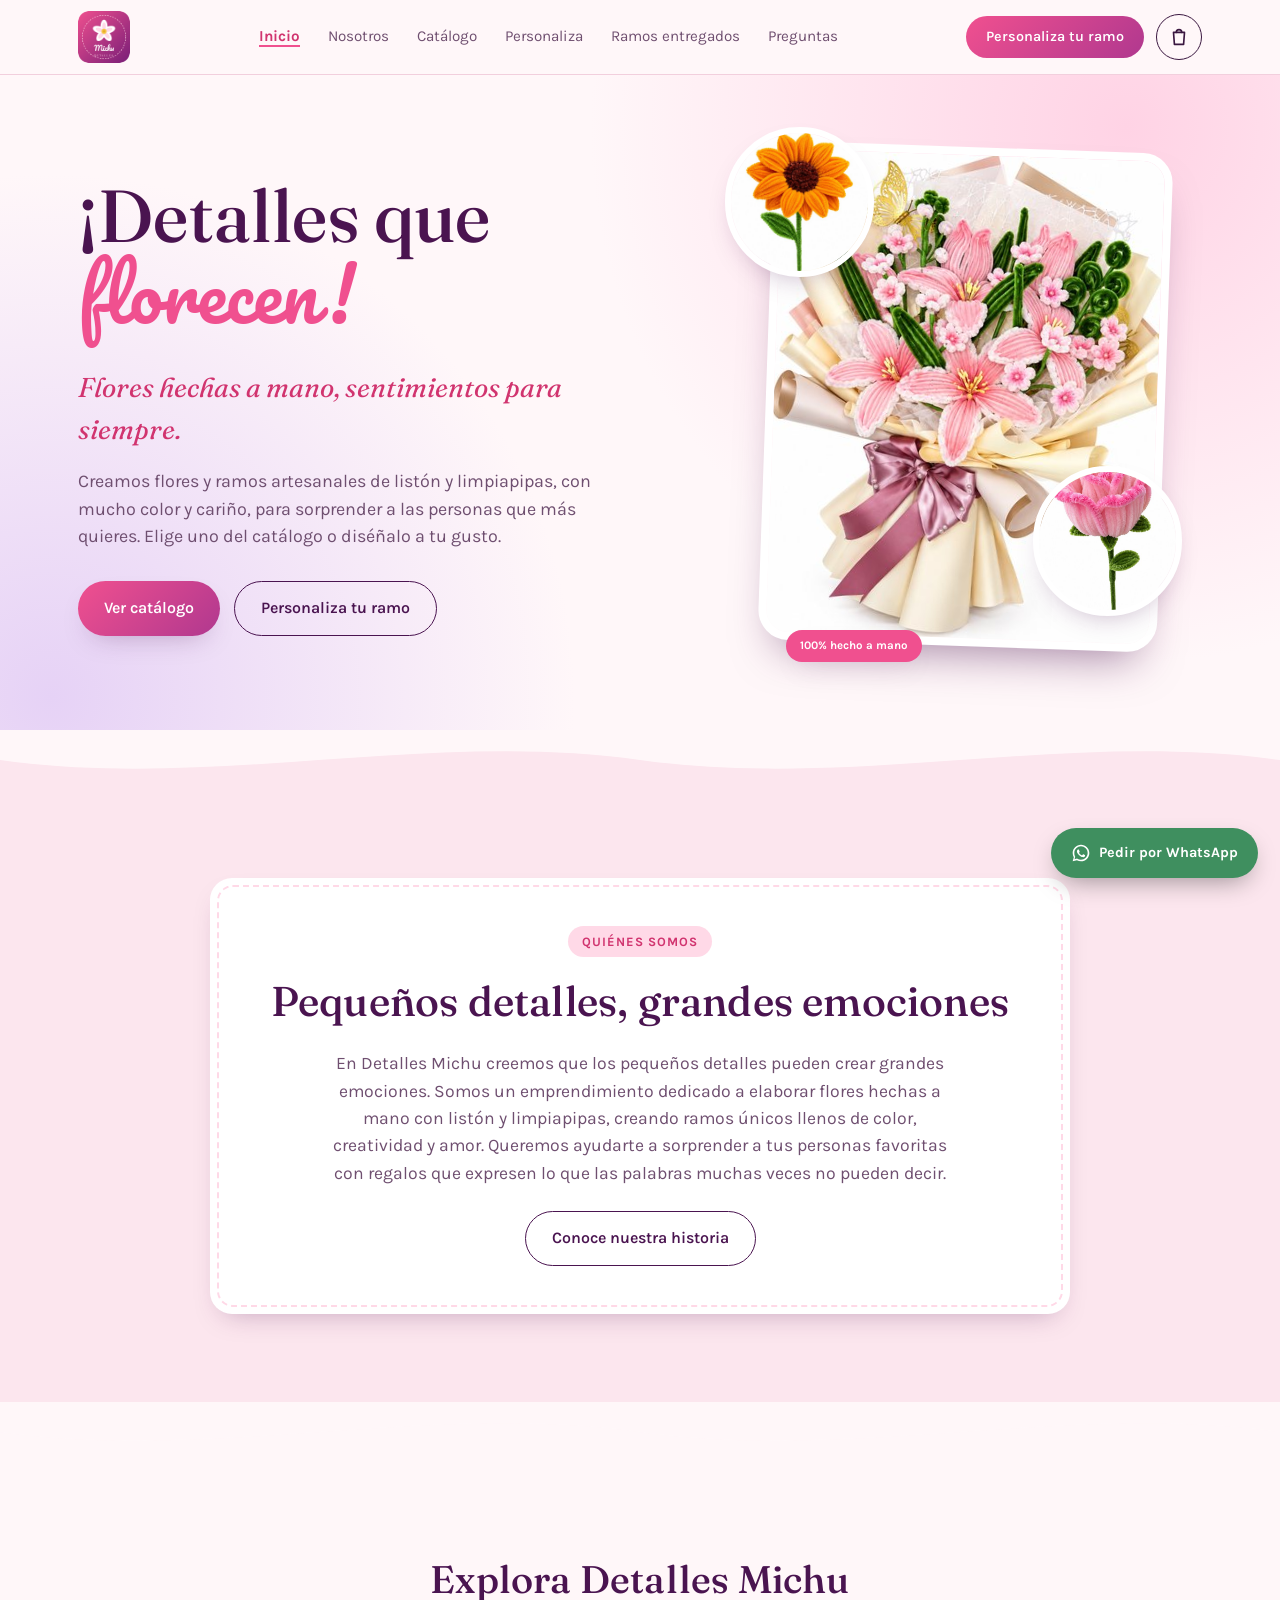
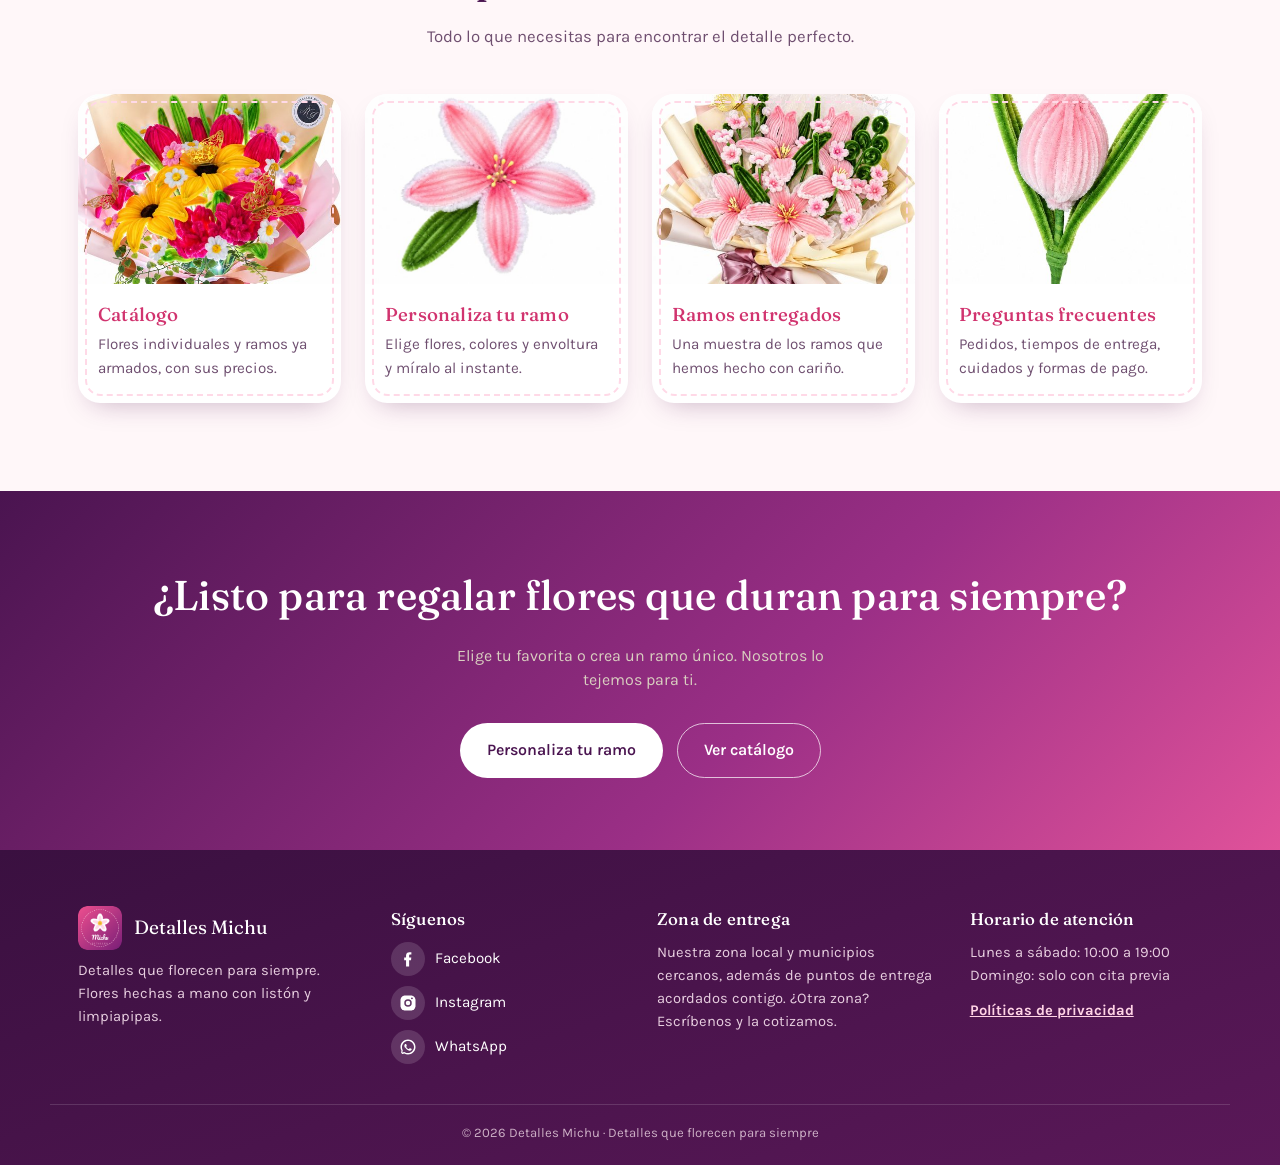
==== commit 0062a5eb: "Quita datos personales y de contacto del sitio" ====
--- a/index.html
+++ b/index.html
@@ -14,7 +14,7 @@
 <body>
 <nav class="nav">
   <div class="wrap">
-    <a href="index.html" class="brand"><img src="img/logo.png" alt="Detalles Michu — Ameli González" class="brand-logo"></a>
+    <a href="index.html" class="brand"><img src="img/logo.png" alt="Detalles Michu" class="brand-logo"></a>
     <ul class="nav-links">
       <li><a href="index.html">Inicio</a></li>
       <li><a href="nosotros.html">Nosotros</a></li>
@@ -86,20 +86,20 @@
 <footer class="site-footer">
   <div class="wrap foot-grid">
     <div class="foot-col foot-brand">
-      <div class="brand-foot"><img src="img/logo.png" alt="Detalles Michu — Ameli González" class="footer-logo">Detalles Michu</div>
+      <div class="brand-foot"><img src="img/logo.png" alt="Detalles Michu" class="footer-logo">Detalles Michu</div>
       <p>Detalles que florecen para siempre. Flores hechas a mano con listón y limpiapipas.</p>
     </div>
     <div class="foot-col">
       <h4>Síguenos</h4>
       <div class="social">
-        <a href="https://www.facebook.com/share/1CAtvudsuW/" target="_blank" rel="noopener" aria-label="Facebook de Detalles Michu"><svg viewBox="0 0 24 24" fill="currentColor"><path d="M13.5 22v-8.5H16l.4-3.5h-2.9V7.8c0-1 .3-1.7 1.8-1.7H16.5V3.1C16.1 3 15 2.9 13.8 2.9c-2.6 0-4.4 1.6-4.4 4.5v2.6H6.9v3.5h2.5V22h4.1z"/></svg><span>Facebook</span></a>
-        <a href="https://www.instagram.com/detalles.michu16" target="_blank" rel="noopener" aria-label="Instagram de Detalles Michu"><svg viewBox="0 0 24 24" fill="currentColor"><path d="M7.5 2C4.5 2 2 4.5 2 7.5v9C2 19.5 4.5 22 7.5 22h9c3 0 5.5-2.5 5.5-5.5v-9C22 4.5 19.5 2 16.5 2h-9zm9.75 2.5a1.25 1.25 0 1 1 0 2.5 1.25 1.25 0 0 1 0-2.5zM12 7a5 5 0 1 1 0 10 5 5 0 0 1 0-10zm0 2a3 3 0 1 0 0 6 3 3 0 0 0 0-6z"/></svg><span>@detalles.michu16</span></a>
-        <a href="https://wa.me/525547698638" target="_blank" rel="noopener" aria-label="WhatsApp de Detalles Michu"><svg viewBox="0 0 24 24" fill="currentColor"><path d="M12 2C6.48 2 2 6.48 2 12c0 1.85.5 3.58 1.36 5.07L2 22l5.09-1.33A9.94 9.94 0 0 0 12 22c5.52 0 10-4.48 10-10S17.52 2 12 2zm0 18c-1.6 0-3.1-.42-4.4-1.16l-.32-.18-3.02.79.8-2.94-.2-.3A7.94 7.94 0 0 1 4 12c0-4.41 3.59-8 8-8s8 3.59 8 8-3.59 8-8 8zm4.4-5.6c-.24-.12-1.42-.7-1.64-.78-.22-.08-.38-.12-.54.12-.16.24-.62.78-.76.94-.14.16-.28.18-.52.06-.24-.12-1.02-.38-1.94-1.2-.72-.64-1.2-1.44-1.34-1.68-.14-.24-.02-.37.1-.49.11-.11.24-.28.36-.42.12-.14.16-.24.24-.4.08-.16.04-.3-.02-.42-.06-.12-.54-1.3-.74-1.78-.2-.47-.4-.4-.54-.41h-.46c-.16 0-.42.06-.64.3-.22.24-.84.82-.84 2s.86 2.32.98 2.48c.12.16 1.7 2.6 4.12 3.64.58.25 1.02.4 1.38.51.58.18 1.1.16 1.52.1.46-.07 1.42-.58 1.62-1.14.2-.56.2-1.04.14-1.14-.06-.1-.22-.16-.46-.28z"/></svg><span>55 4769 8638</span></a>
+        <a href="https://www.facebook.com/" target="_blank" rel="noopener" aria-label="Facebook de Detalles Michu"><svg viewBox="0 0 24 24" fill="currentColor"><path d="M13.5 22v-8.5H16l.4-3.5h-2.9V7.8c0-1 .3-1.7 1.8-1.7H16.5V3.1C16.1 3 15 2.9 13.8 2.9c-2.6 0-4.4 1.6-4.4 4.5v2.6H6.9v3.5h2.5V22h4.1z"/></svg><span>Facebook</span></a>
+        <a href="https://www.instagram.com/" target="_blank" rel="noopener" aria-label="Instagram de Detalles Michu"><svg viewBox="0 0 24 24" fill="currentColor"><path d="M7.5 2C4.5 2 2 4.5 2 7.5v9C2 19.5 4.5 22 7.5 22h9c3 0 5.5-2.5 5.5-5.5v-9C22 4.5 19.5 2 16.5 2h-9zm9.75 2.5a1.25 1.25 0 1 1 0 2.5 1.25 1.25 0 0 1 0-2.5zM12 7a5 5 0 1 1 0 10 5 5 0 0 1 0-10zm0 2a3 3 0 1 0 0 6 3 3 0 0 0 0-6z"/></svg><span>Instagram</span></a>
+        <a href="https://wa.me/" target="_blank" rel="noopener" aria-label="WhatsApp de Detalles Michu"><svg viewBox="0 0 24 24" fill="currentColor"><path d="M12 2C6.48 2 2 6.48 2 12c0 1.85.5 3.58 1.36 5.07L2 22l5.09-1.33A9.94 9.94 0 0 0 12 22c5.52 0 10-4.48 10-10S17.52 2 12 2zm0 18c-1.6 0-3.1-.42-4.4-1.16l-.32-.18-3.02.79.8-2.94-.2-.3A7.94 7.94 0 0 1 4 12c0-4.41 3.59-8 8-8s8 3.59 8 8-3.59 8-8 8zm4.4-5.6c-.24-.12-1.42-.7-1.64-.78-.22-.08-.38-.12-.54.12-.16.24-.62.78-.76.94-.14.16-.28.18-.52.06-.24-.12-1.02-.38-1.94-1.2-.72-.64-1.2-1.44-1.34-1.68-.14-.24-.02-.37.1-.49.11-.11.24-.28.36-.42.12-.14.16-.24.24-.4.08-.16.04-.3-.02-.42-.06-.12-.54-1.3-.74-1.78-.2-.47-.4-.4-.54-.41h-.46c-.16 0-.42.06-.64.3-.22.24-.84.82-.84 2s.86 2.32.98 2.48c.12.16 1.7 2.6 4.12 3.64.58.25 1.02.4 1.38.51.58.18 1.1.16 1.52.1.46-.07 1.42-.58 1.62-1.14.2-.56.2-1.04.14-1.14-.06-.1-.22-.16-.46-.28z"/></svg><span>WhatsApp</span></a>
       </div>
     </div>
     <div class="foot-col">
       <h4>Zona de entrega</h4>
-      <p>Villa del Carbón y municipios cercanos del Estado de México, además de puntos de entrega acordados contigo. ¿Otra zona? Escríbenos y la cotizamos.</p>
+      <p>Nuestra zona local y municipios cercanos, además de puntos de entrega acordados contigo. ¿Otra zona? Escríbenos y la cotizamos.</p>
     </div>
     <div class="foot-col">
       <h4>Horario de atención</h4>
@@ -110,7 +110,7 @@
   <div class="wrap foot-bottom">© <span id="year"></span> Detalles Michu · Detalles que florecen para siempre</div>
 </footer>
 
-<a class="float-wa" id="floatWa" href="https://wa.me/525547698638?text=Hola%2C%20quisiera%20informaci%C3%B3n%20sobre%20sus%20flores." target="_blank" rel="noopener">
+<a class="float-wa" id="floatWa" href="https://wa.me/?text=Hola%2C%20quisiera%20informaci%C3%B3n%20sobre%20sus%20flores." target="_blank" rel="noopener">
   <svg viewBox="0 0 24 24" fill="currentColor"><path d="M12 2C6.48 2 2 6.48 2 12c0 1.85.5 3.58 1.36 5.07L2 22l5.09-1.33A9.94 9.94 0 0 0 12 22c5.52 0 10-4.48 10-10S17.52 2 12 2zm0 18c-1.6 0-3.1-.42-4.4-1.16l-.32-.18-3.02.79.8-2.94-.2-.3A7.94 7.94 0 0 1 4 12c0-4.41 3.59-8 8-8s8 3.59 8 8-3.59 8-8 8zm4.4-5.6c-.24-.12-1.42-.7-1.64-.78-.22-.08-.38-.12-.54.12-.16.24-.62.78-.76.94-.14.16-.28.18-.52.06-.24-.12-1.02-.38-1.94-1.2-.72-.64-1.2-1.44-1.34-1.68-.14-.24-.02-.37.1-.49.11-.11.24-.28.36-.42.12-.14.16-.24.24-.4.08-.16.04-.3-.02-.42-.06-.12-.54-1.3-.74-1.78-.2-.47-.4-.4-.54-.41h-.46c-.16 0-.42.06-.64.3-.22.24-.84.82-.84 2s.86 2.32.98 2.48c.12.16 1.7 2.6 4.12 3.64.58.25 1.02.4 1.38.51.58.18 1.1.16 1.52.1.46-.07 1.42-.58 1.62-1.14.2-.56.2-1.04.14-1.14-.06-.1-.22-.16-.46-.28z"/></svg><span>Pedir por WhatsApp</span>
 </a>
 
